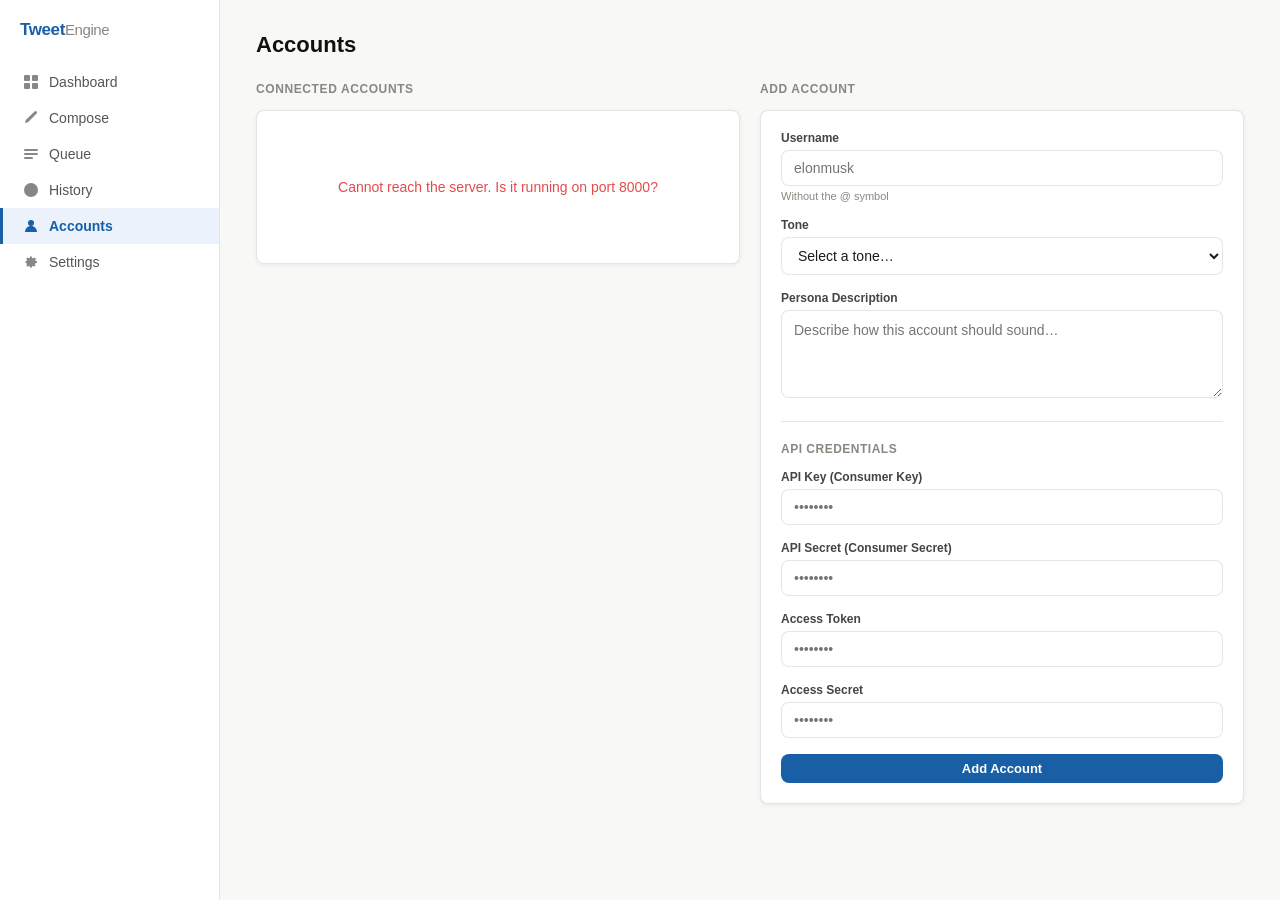
==== frontend/accounts.html @ ceb90651 "Tweet Engine v1 - initial build" ====
<!DOCTYPE html>
<html lang="en">
<head>
  <meta charset="UTF-8" />
  <meta name="viewport" content="width=device-width, initial-scale=1.0" />
  <title>Accounts — Tweet Engine</title>
  <link rel="stylesheet" href="style.css" />
</head>
<body>
  <nav class="sidebar" id="sidebar"></nav>

  <main class="main">
    <div class="page-title">Accounts</div>

    <div class="grid-2" style="align-items:start">

      <!-- ── Left: Accounts list ── -->
      <div class="section">
        <div class="section-title" style="margin-bottom:14px">Connected Accounts</div>
        <div class="card">
          <div id="accounts-list">
            <div class="empty-state">Loading…</div>
          </div>
        </div>
      </div>

      <!-- ── Right: Add account form ── -->
      <div class="section">
        <div class="section-title" style="margin-bottom:14px">Add Account</div>
        <div class="card">
          <form id="add-form" autocomplete="off">
            <div class="form-group">
              <label class="form-label">Username</label>
              <input class="form-control" id="f-username" type="text"
                placeholder="elonmusk" required />
              <div class="form-hint">Without the @ symbol</div>
            </div>

            <div class="form-group">
              <label class="form-label">Tone</label>
              <select class="form-control" id="f-tone" required>
                <option value="">Select a tone…</option>
                <option value="formal">Formal</option>
                <option value="casual">Casual</option>
                <option value="aggressive">Aggressive</option>
                <option value="analytical">Analytical</option>
                <option value="satirical">Satirical</option>
              </select>
            </div>

            <div class="form-group">
              <label class="form-label">Persona Description</label>
              <textarea class="form-control" id="f-persona" rows="2"
                placeholder="Describe how this account should sound…"></textarea>
            </div>

            <hr class="divider" />
            <div style="font-size:12px;font-weight:600;color:var(--gray);margin-bottom:14px;text-transform:uppercase;letter-spacing:0.5px">API Credentials</div>

            <div class="form-group">
              <label class="form-label">API Key (Consumer Key)</label>
              <input class="form-control" id="f-api-key" type="password"
                placeholder="••••••••" required />
            </div>
            <div class="form-group">
              <label class="form-label">API Secret (Consumer Secret)</label>
              <input class="form-control" id="f-api-secret" type="password"
                placeholder="••••••••" required />
            </div>
            <div class="form-group">
              <label class="form-label">Access Token</label>
              <input class="form-control" id="f-access-token" type="password"
                placeholder="••••••••" required />
            </div>
            <div class="form-group">
              <label class="form-label">Access Secret</label>
              <input class="form-control" id="f-access-secret" type="password"
                placeholder="••••••••" required />
            </div>

            <div id="form-error" class="alert alert-error" style="display:none"></div>

            <button type="submit" class="btn btn-primary" id="add-btn" style="width:100%">
              Add Account
            </button>
          </form>
        </div>
      </div>

    </div>
  </main>

  <script src="nav.js"></script>
  <script>
    // ── Load accounts list ─────────────────────────────────────────────────

    async function loadAccounts() {
      const wrap = document.getElementById('accounts-list');
      try {
        const accounts = await api('GET', '/accounts');
        if (!accounts.length) {
          wrap.innerHTML = `<div class="empty-state">No accounts yet. Add one →</div>`;
          return;
        }
        wrap.innerHTML = accounts.map(a => `
          <div style="display:flex;align-items:center;gap:12px;padding:12px 0;border-bottom:1px solid var(--border)">
            <span class="dot ${a.is_active ? 'dot-green' : 'dot-gray'}"></span>
            <div style="flex:1;min-width:0">
              <div style="font-weight:600;font-size:14px">@${escHtml(a.username)}</div>
              <div style="font-size:11px;color:var(--gray);margin-top:2px">${escHtml(a.persona_description || '—')}</div>
            </div>
            ${toneBadge(a.tone)}
            <div style="display:flex;gap:6px;flex-shrink:0">
              <button class="btn btn-outline btn-sm" onclick="toggleAccount(${a.id}, this)">
                ${a.is_active ? 'Pause' : 'Resume'}
              </button>
              <button class="btn btn-outline btn-sm" onclick="testPost(${a.id}, this)" title="Post a test tweet">
                Test
              </button>
              <button class="btn btn-danger btn-sm" onclick="deleteAccount(${a.id}, this)">
                Delete
              </button>
            </div>
          </div>
        `).join('') + `<div style="border-bottom:none"></div>`;

        // Remove border from last item
        const items = wrap.querySelectorAll('[style*="border-bottom"]');
        if (items.length) items[items.length - 1].style.borderBottom = 'none';
      } catch (e) {
        wrap.innerHTML = `<div class="empty-state" style="color:var(--red)">${e.message}</div>`;
      }
    }

    // ── Toggle active ──────────────────────────────────────────────────────

    async function toggleAccount(id, btn) {
      const restore = btnLoading(btn, '…');
      try {
        const res = await api('PATCH', `/accounts/${id}/toggle`);
        toast(`@${res.username} ${res.is_active ? 'resumed' : 'paused'}`, 'success');
        loadAccounts();
      } catch (e) {
        toast(e.message, 'error');
        restore();
      }
    }

    // ── Test post ──────────────────────────────────────────────────────────

    async function testPost(id, btn) {
      const text = prompt('Enter test tweet text:');
      if (!text) return;
      const restore = btnLoading(btn, '…');
      try {
        const res = await api('POST', `/accounts/test-post/${id}`, { text });
        toast(`Posted! Tweet ID: ${res.tweet_id}`, 'success');
      } catch (e) {
        toast(`Failed: ${e.message}`, 'error');
      } finally {
        restore();
      }
    }

    // ── Delete account ─────────────────────────────────────────────────────

    async function deleteAccount(id, btn) {
      if (!confirm('Delete this account? All queued and history data will also be removed.')) return;
      const restore = btnLoading(btn, '…');
      try {
        await api('DELETE', `/accounts/${id}`);
        toast('Account deleted', 'success');
        loadAccounts();
      } catch (e) {
        toast(e.message, 'error');
        restore();
      }
    }

    // ── Add account form ───────────────────────────────────────────────────

    document.addEventListener('DOMContentLoaded', () => {
      loadAccounts();

      document.getElementById('add-form').addEventListener('submit', async e => {
        e.preventDefault();
        const errBox = document.getElementById('form-error');
        errBox.style.display = 'none';

        const body = {
          username:            document.getElementById('f-username').value.trim(),
          tone:                document.getElementById('f-tone').value,
          persona_description: document.getElementById('f-persona').value.trim(),
          api_key:             document.getElementById('f-api-key').value.trim(),
          api_secret:          document.getElementById('f-api-secret').value.trim(),
          access_token:        document.getElementById('f-access-token').value.trim(),
          access_secret:       document.getElementById('f-access-secret').value.trim(),
        };

        const btn = document.getElementById('add-btn');
        const restore = btnLoading(btn, 'Adding…');
        try {
          await api('POST', '/accounts', body);
          toast(`@${body.username} added`, 'success');
          document.getElementById('add-form').reset();
          loadAccounts();
        } catch (e) {
          errBox.textContent = e.message;
          errBox.style.display = 'block';
        } finally {
          restore();
        }
      });
    });

    function escHtml(str) {
      return str.replace(/&/g,'&amp;').replace(/</g,'&lt;').replace(/>/g,'&gt;').replace(/"/g,'&quot;');
    }
  </script>
</body>
</html>
---- frontend/style.css ----
/* ============================================================
   Tweet Engine — shared stylesheet
   CSS variables match the design spec exactly.
   ============================================================ */

:root {
  --blue:    #185FA5;
  --green:   #1D9E75;
  --red:     #E24B4A;
  --amber:   #EF9F27;
  --gray:    #888780;
  --bg:      #F8F8F6;
  --border:  rgba(0, 0, 0, 0.1);
  --sidebar-w: 220px;
  --radius: 8px;
  --shadow: 0 1px 4px rgba(0, 0, 0, 0.07);
}

/* ── Reset ── */
*, *::before, *::after { box-sizing: border-box; margin: 0; padding: 0; }

body {
  font-family: -apple-system, BlinkMacSystemFont, 'Segoe UI', Roboto, sans-serif;
  background: var(--bg);
  color: #1a1a1a;
  font-size: 14px;
  min-height: 100vh;
  display: flex;
}

a { text-decoration: none; }

/* ── Sidebar ── */
.sidebar {
  width: var(--sidebar-w);
  background: #fff;
  border-right: 1px solid var(--border);
  display: flex;
  flex-direction: column;
  padding: 20px 0 24px;
  position: fixed;
  top: 0; left: 0; bottom: 0;
  z-index: 100;
  overflow-y: auto;
}

.sidebar-logo {
  padding: 0 20px 24px;
  font-size: 17px;
  font-weight: 800;
  color: var(--blue);
  letter-spacing: -0.4px;
}

.sidebar-logo span { font-weight: 400; color: var(--gray); font-size: 15px; }

.nav-item {
  display: flex;
  align-items: center;
  gap: 10px;
  padding: 10px 20px;
  color: #555;
  font-size: 14px;
  border-left: 3px solid transparent;
  transition: background 0.12s, color 0.12s;
}

.nav-item:hover { background: var(--bg); color: #111; }

.nav-item.active {
  background: #EBF2FB;
  color: var(--blue);
  border-left-color: var(--blue);
  font-weight: 600;
}

.nav-item svg { width: 16px; height: 16px; flex-shrink: 0; opacity: 0.7; }
.nav-item.active svg { opacity: 1; }

/* ── Main content ── */
.main {
  margin-left: var(--sidebar-w);
  flex: 1;
  padding: 32px 36px;
  max-width: calc(var(--sidebar-w) + 960px);
}

.page-title {
  font-size: 22px;
  font-weight: 700;
  margin-bottom: 24px;
  color: #111;
}

/* ── Section ── */
.section { margin-bottom: 28px; }

.section-header {
  display: flex;
  align-items: center;
  justify-content: space-between;
  margin-bottom: 14px;
}

.section-title {
  font-size: 12px;
  font-weight: 700;
  text-transform: uppercase;
  letter-spacing: 0.6px;
  color: var(--gray);
}

/* ── Cards ── */
.card {
  background: #fff;
  border: 1px solid var(--border);
  border-radius: var(--radius);
  padding: 20px;
  box-shadow: var(--shadow);
}

/* ── Stats row ── */
.stats-row {
  display: grid;
  grid-template-columns: repeat(4, 1fr);
  gap: 14px;
  margin-bottom: 28px;
}

.stat-card {
  background: #fff;
  border: 1px solid var(--border);
  border-radius: var(--radius);
  padding: 18px 20px;
  box-shadow: var(--shadow);
}

.stat-label {
  font-size: 11px;
  font-weight: 600;
  text-transform: uppercase;
  letter-spacing: 0.5px;
  color: var(--gray);
}

.stat-value {
  font-size: 34px;
  font-weight: 800;
  color: #111;
  margin-top: 6px;
  line-height: 1;
}

/* ── Grid layouts ── */
.grid-2 { display: grid; grid-template-columns: 1fr 1fr; gap: 20px; }

/* ── Badges ── */
.badge {
  display: inline-block;
  padding: 2px 9px;
  border-radius: 20px;
  font-size: 10px;
  font-weight: 700;
  text-transform: uppercase;
  letter-spacing: 0.4px;
  white-space: nowrap;
}

.badge-formal     { background: #deeaf8; color: #1050a0; }
.badge-casual     { background: #d9f3eb; color: #127352; }
.badge-aggressive { background: #fde0e0; color: #c53030; }
.badge-analytical { background: #fef0d3; color: #b36a00; }
.badge-satirical  { background: #ebebeb; color: #555; }
.badge-posted     { background: #d9f3eb; color: #127352; }
.badge-pending    { background: #fef0d3; color: #b36a00; }
.badge-failed     { background: #fde0e0; color: #c53030; }
.badge-active     { background: #d9f3eb; color: #127352; }
.badge-inactive   { background: #ebebeb; color: #888; }

/* ── Status dot ── */
.dot {
  display: inline-block;
  width: 8px; height: 8px;
  border-radius: 50%;
  flex-shrink: 0;
}
.dot-green { background: var(--green); }
.dot-amber { background: var(--amber); }
.dot-gray  { background: var(--gray); }

/* ── Buttons ── */
.btn {
  display: inline-flex;
  align-items: center;
  justify-content: center;
  gap: 6px;
  padding: 8px 16px;
  border-radius: var(--radius);
  font-size: 13px;
  font-weight: 600;
  cursor: pointer;
  border: none;
  transition: opacity 0.15s, transform 0.1s;
  line-height: 1;
}

.btn:hover:not(:disabled) { opacity: 0.82; }
.btn:active:not(:disabled) { transform: scale(0.97); }
.btn:disabled { opacity: 0.4; cursor: not-allowed; }

.btn-primary { background: var(--blue);  color: #fff; }
.btn-success { background: var(--green); color: #fff; }
.btn-danger  { background: var(--red);   color: #fff; }
.btn-amber   { background: var(--amber); color: #fff; }

.btn-outline {
  background: #fff;
  color: #444;
  border: 1px solid var(--border);
}

.btn-sm { padding: 5px 11px; font-size: 12px; }

/* ── Forms ── */
.form-group { margin-bottom: 16px; }

.form-label {
  display: block;
  font-size: 12px;
  font-weight: 600;
  color: #444;
  margin-bottom: 5px;
}

.form-control {
  width: 100%;
  padding: 9px 12px;
  border: 1px solid var(--border);
  border-radius: var(--radius);
  font-size: 14px;
  background: #fff;
  color: #1a1a1a;
  outline: none;
  transition: border-color 0.15s, box-shadow 0.15s;
  font-family: inherit;
}

.form-control:focus {
  border-color: var(--blue);
  box-shadow: 0 0 0 3px rgba(24, 95, 165, 0.1);
}

textarea.form-control { resize: vertical; min-height: 88px; line-height: 1.5; }

select.form-control { cursor: pointer; }

.form-hint { font-size: 11px; color: var(--gray); margin-top: 4px; }

/* ── Tables ── */
.table-wrap { overflow-x: auto; }

table { width: 100%; border-collapse: collapse; font-size: 13px; }

th {
  text-align: left;
  padding: 9px 12px;
  font-size: 11px;
  font-weight: 700;
  text-transform: uppercase;
  letter-spacing: 0.4px;
  color: var(--gray);
  border-bottom: 1px solid var(--border);
  background: var(--bg);
}

td {
  padding: 11px 12px;
  border-bottom: 1px solid var(--border);
  vertical-align: middle;
}

tr:last-child td { border-bottom: none; }
tr:hover td { background: #fafaf8; }

.truncate {
  max-width: 260px;
  white-space: nowrap;
  overflow: hidden;
  text-overflow: ellipsis;
  display: block;
}

/* ── Filter pills ── */
.pill-group {
  display: flex;
  gap: 6px;
  flex-wrap: wrap;
  margin-bottom: 16px;
}

.pill {
  padding: 5px 14px;
  border-radius: 20px;
  font-size: 12px;
  font-weight: 600;
  cursor: pointer;
  border: 1px solid var(--border);
  background: #fff;
  color: #555;
  transition: all 0.12s;
}

.pill:hover { background: var(--bg); }

.pill.active {
  background: var(--blue);
  color: #fff;
  border-color: var(--blue);
}

/* ── Account chips (strip on dashboard) ── */
.accounts-strip {
  display: flex;
  gap: 10px;
  flex-wrap: wrap;
}

.account-chip {
  display: flex;
  align-items: center;
  gap: 8px;
  padding: 7px 12px;
  background: var(--bg);
  border: 1px solid var(--border);
  border-radius: 20px;
  font-size: 13px;
}

/* ── Variant cards (compose) ── */
.variant-grid { display: flex; flex-direction: column; gap: 12px; }

.variant-card {
  border: 1px solid var(--border);
  border-radius: var(--radius);
  padding: 14px;
  background: #fff;
}

.variant-header {
  display: flex;
  align-items: center;
  justify-content: space-between;
  margin-bottom: 10px;
}

/* ── Char counter ── */
.char-counter {
  font-size: 11px;
  color: var(--gray);
  text-align: right;
  margin-top: 4px;
}
.char-counter.warn { color: var(--amber); font-weight: 600; }
.char-counter.over { color: var(--red);   font-weight: 600; }

/* ── Topic rows ── */
.topic-row {
  display: flex;
  align-items: center;
  gap: 12px;
  padding: 10px 0;
  border-bottom: 1px solid var(--border);
  cursor: pointer;
  transition: opacity 0.12s;
}
.topic-row:last-child { border-bottom: none; }
.topic-row:hover { opacity: 0.65; }
.topic-headline { flex: 1; font-size: 13px; color: #333; line-height: 1.4; }
.topic-date { font-size: 11px; color: var(--gray); white-space: nowrap; }

/* ── Checkbox group ── */
.check-group { display: flex; flex-direction: column; gap: 8px; }

.check-item {
  display: flex;
  align-items: center;
  gap: 10px;
  padding: 8px 12px;
  border: 1px solid var(--border);
  border-radius: var(--radius);
  cursor: pointer;
  transition: background 0.12s;
}
.check-item:hover { background: var(--bg); }
.check-item input[type="checkbox"] { cursor: pointer; width: 15px; height: 15px; }
.check-item-label { flex: 1; font-size: 13px; }

/* ── Toast ── */
.toast-container {
  position: fixed;
  bottom: 24px; right: 24px;
  display: flex;
  flex-direction: column;
  gap: 8px;
  z-index: 9999;
  pointer-events: none;
}

.toast {
  display: flex;
  align-items: center;
  gap: 10px;
  padding: 11px 16px;
  border-radius: var(--radius);
  font-size: 13px;
  font-weight: 500;
  box-shadow: 0 4px 14px rgba(0,0,0,0.18);
  animation: toastIn 0.2s ease;
  max-width: 320px;
  pointer-events: all;
}

.toast-success { background: var(--green); color: #fff; }
.toast-error   { background: var(--red);   color: #fff; }
.toast-info    { background: var(--blue);  color: #fff; }

@keyframes toastIn {
  from { transform: translateX(30px); opacity: 0; }
  to   { transform: translateX(0);    opacity: 1; }
}

/* ── Loading spinner ── */
.spinner {
  display: inline-block;
  width: 15px; height: 15px;
  border: 2px solid rgba(255,255,255,0.35);
  border-top-color: #fff;
  border-radius: 50%;
  animation: spin 0.55s linear infinite;
  flex-shrink: 0;
}
@keyframes spin { to { transform: rotate(360deg); } }

/* ── Empty state ── */
.empty-state {
  padding: 48px 20px;
  text-align: center;
  color: var(--gray);
  font-size: 14px;
}

/* ── Pagination ── */
.pagination {
  display: flex;
  align-items: center;
  gap: 8px;
  justify-content: flex-end;
  margin-top: 16px;
  font-size: 13px;
  color: var(--gray);
}

/* ── Divider ── */
.divider { border: none; border-top: 1px solid var(--border); margin: 20px 0; }

/* ── Alert ── */
.alert {
  padding: 12px 16px;
  border-radius: var(--radius);
  font-size: 13px;
  margin-bottom: 16px;
}
.alert-info   { background: #EBF2FB; color: #1050a0; }
.alert-error  { background: #fde0e0; color: #c53030; }

/* ── Responsive ── */
@media (max-width: 860px) {
  .stats-row { grid-template-columns: 1fr 1fr; }
  .grid-2    { grid-template-columns: 1fr; }
}

@media (max-width: 600px) {
  :root { --sidebar-w: 56px; }
  .sidebar-logo, .nav-label { display: none; }
  .main { padding: 16px; }
  .stats-row { grid-template-columns: 1fr 1fr; }
}
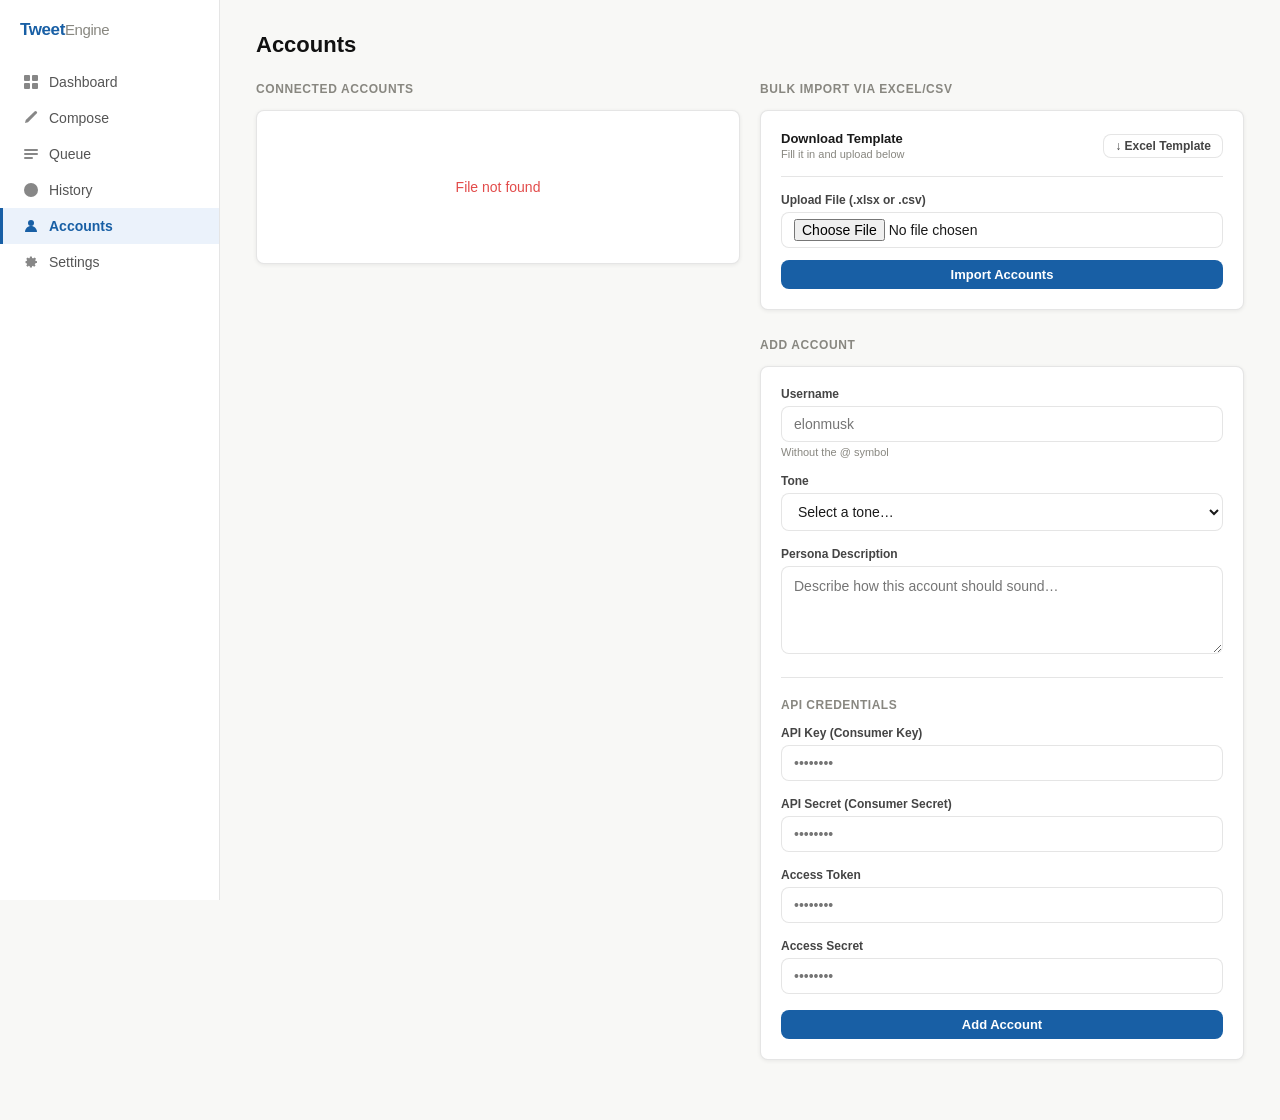
==== commit 76e138d1: "fix: 5" ====
--- a/frontend/accounts.html
+++ b/frontend/accounts.html
@@ -24,9 +24,53 @@
         </div>
       </div>
 
-      <!-- ── Right: Add account form ── -->
-      <div class="section">
-        <div class="section-title" style="margin-bottom:14px">Add Account</div>
+      <!-- ── Right: Import + Add ── -->
+      <div>
+
+        <!-- Bulk import section -->
+        <div class="section">
+          <div class="section-title" style="margin-bottom:14px">Bulk Import via Excel/CSV</div>
+          <div class="card">
+
+            <!-- Template download -->
+            <div style="display:flex;align-items:center;justify-content:space-between;margin-bottom:16px">
+              <div>
+                <div style="font-weight:600;font-size:13px">Download Template</div>
+                <div class="form-hint" style="margin-top:2px">Fill it in and upload below</div>
+              </div>
+              <a href="/accounts/import/template" download
+                class="btn btn-outline btn-sm">
+                ↓ Excel Template
+              </a>
+            </div>
+
+            <hr class="divider" style="margin:0 0 16px" />
+
+            <!-- File upload -->
+            <div class="form-group" style="margin-bottom:12px">
+              <label class="form-label">Upload File (.xlsx or .csv)</label>
+              <input class="form-control" id="import-file" type="file"
+                accept=".xlsx,.csv" style="padding:6px 12px" />
+            </div>
+
+            <div id="import-error" class="alert alert-error" style="display:none"></div>
+            <div id="import-result" class="alert alert-info" style="display:none"></div>
+
+            <!-- Errors list (per-row detail) -->
+            <div id="import-errors-list" style="display:none;margin-bottom:12px">
+              <div style="font-size:12px;font-weight:600;color:var(--red);margin-bottom:6px">Row errors:</div>
+              <ul id="import-errors-ul" style="font-size:12px;color:var(--red);padding-left:18px;line-height:1.8"></ul>
+            </div>
+
+            <button class="btn btn-primary" id="import-btn" style="width:100%">
+              Import Accounts
+            </button>
+          </div>
+        </div>
+
+        <!-- Add account form -->
+        <div class="section">
+          <div class="section-title" style="margin-bottom:14px">Add Account</div>
         <div class="card">
           <form id="add-form" autocomplete="off">
             <div class="form-group">
@@ -85,7 +129,8 @@
             </button>
           </form>
         </div>
-      </div>
+      </div><!-- end Add Account section -->
+      </div><!-- end right column -->
 
     </div>
   </main>
@@ -213,6 +258,71 @@
       });
     });
 
+    // ── Bulk import ────────────────────────────────────────────────────────
+
+    document.addEventListener('DOMContentLoaded', () => {
+      document.getElementById('import-btn').addEventListener('click', async () => {
+        const fileInput  = document.getElementById('import-file');
+        const resultBox  = document.getElementById('import-result');
+        const errorBox   = document.getElementById('import-error');
+        const errorsList = document.getElementById('import-errors-list');
+        const errorsUl   = document.getElementById('import-errors-ul');
+
+        // Reset state
+        resultBox.style.display  = 'none';
+        errorBox.style.display   = 'none';
+        errorsList.style.display = 'none';
+
+        if (!fileInput.files.length) {
+          errorBox.textContent = 'Select a .xlsx or .csv file first';
+          errorBox.style.display = 'block';
+          return;
+        }
+
+        const file    = fileInput.files[0];
+        const formData = new FormData();
+        formData.append('file', file);
+
+        const btn = document.getElementById('import-btn');
+        const restore = btnLoading(btn, 'Importing…');
+
+        try {
+          // Use raw fetch — api() sends JSON, but this needs multipart
+          const res = await fetch(API + '/accounts/import', {
+            method: 'POST',
+            body: formData,
+          });
+          const data = await res.json().catch(() => ({ detail: res.statusText }));
+          if (!res.ok) throw new Error(data.detail || `HTTP ${res.status}`);
+
+          // Show summary
+          const { imported, skipped, errors } = data;
+          resultBox.textContent = `${imported} imported, ${skipped} skipped`;
+          resultBox.style.display = 'block';
+
+          if (imported > 0) toast(`${imported} account(s) imported`, 'success');
+
+          // Show per-row errors if any
+          if (errors && errors.length) {
+            errorsUl.innerHTML = errors.map(e => `<li>${escHtml(e)}</li>`).join('');
+            errorsList.style.display = 'block';
+          }
+
+          // Refresh accounts list if anything was imported
+          if (imported > 0) {
+            fileInput.value = '';
+            loadAccounts();
+          }
+        } catch (e) {
+          errorBox.textContent = e.message;
+          errorBox.style.display = 'block';
+          toast(e.message, 'error');
+        } finally {
+          restore();
+        }
+      });
+    });
+
     function escHtml(str) {
       return str.replace(/&/g,'&amp;').replace(/</g,'&lt;').replace(/>/g,'&gt;').replace(/"/g,'&quot;');
     }
